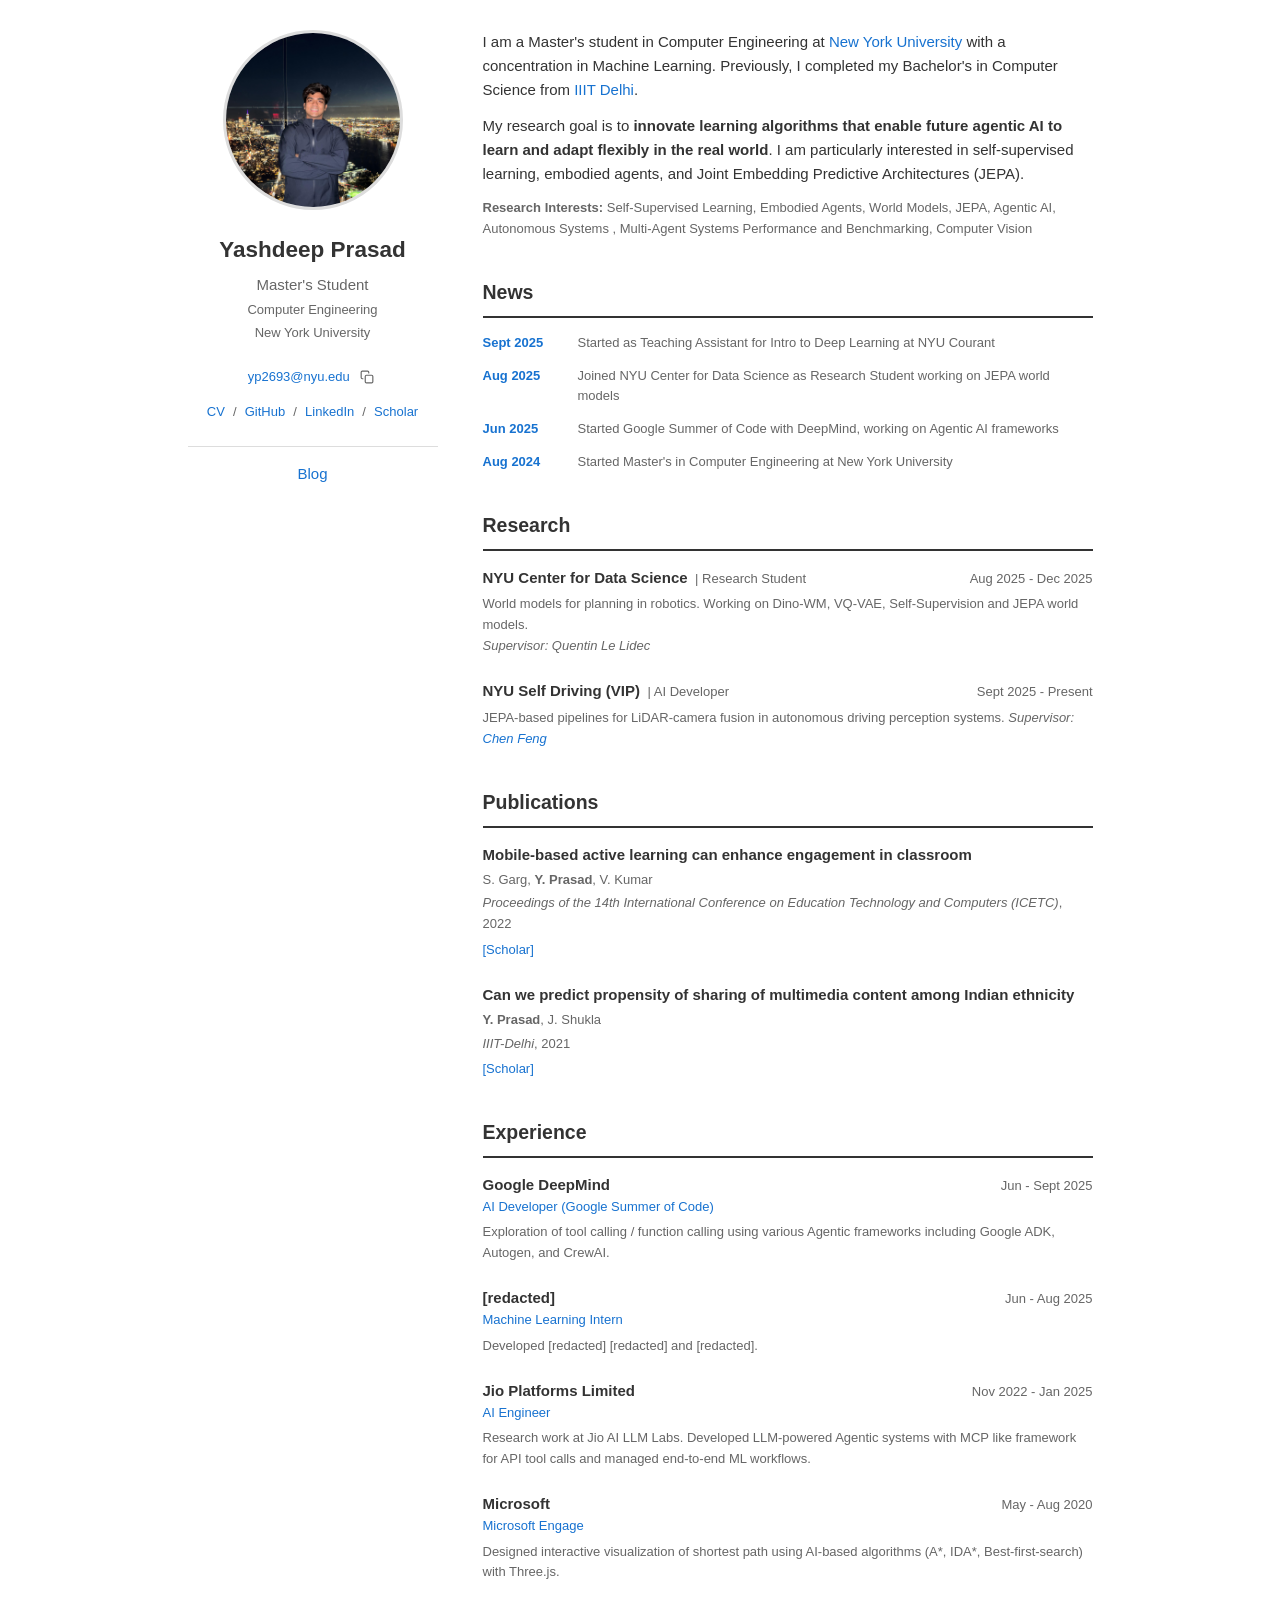
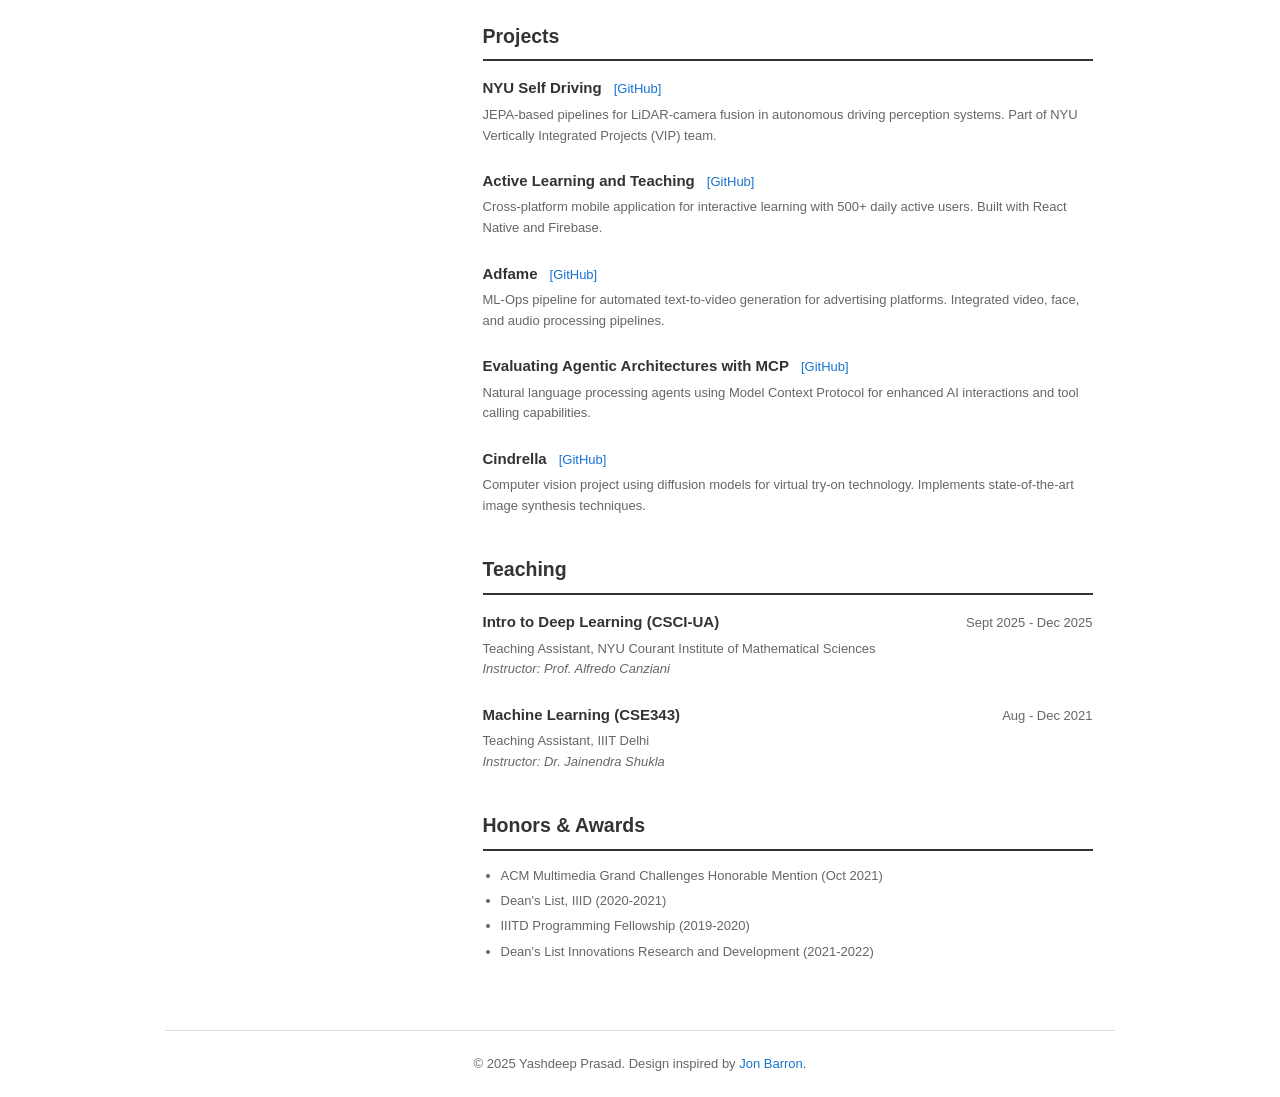
==== index.html @ aa6f61bb "Initial website commit" ====
<!DOCTYPE html>
<html lang="en">
<head>
    <meta charset="UTF-8">
    <meta name="viewport" content="width=device-width, initial-scale=1.0">
    <meta name="description" content="Yashdeep Prasad - Master's student in Computer Engineering at NYU, researching world models, JEPA, and autonomous systems.">
    <meta name="keywords" content="Yashdeep Prasad, NYU, Computer Engineering, Machine Learning, JEPA, World Models, AI Research">
    <meta name="author" content="Yashdeep Prasad">

    <!-- Open Graph -->
    <meta property="og:title" content="Yashdeep Prasad">
    <meta property="og:description" content="Master's student in Computer Engineering at NYU, researching world models and autonomous systems.">
    <meta property="og:type" content="website">
    <meta property="og:url" content="https://prasad-yashdeep.github.io/">

    <title>Yashdeep Prasad</title>
    <link rel="stylesheet" href="css/style.css">
</head>
<body>
    <div class="container">
        <!-- Sidebar -->
        <aside class="sidebar">
            <div class="profile">
                <img src="assets/profile.jpg" alt="Yashdeep Prasad" class="profile-photo" onerror="this.style.display='none'">
                <h1 class="name">Yashdeep Prasad</h1>
                <p class="title">Master's Student</p>
                <p class="affiliation">Computer Engineering</p>
                <p class="affiliation">New York University</p>
            </div>

            <div class="contact">
                <p>
                    <a href="mailto:yp2693@nyu.edu" class="email" id="email">yp2693@nyu.edu</a>
                    <button class="copy-btn" onclick="copyEmail()" title="Copy email">
                        <svg xmlns="http://www.w3.org/2000/svg" width="14" height="14" viewBox="0 0 24 24" fill="none" stroke="currentColor" stroke-width="2" stroke-linecap="round" stroke-linejoin="round">
                            <rect x="9" y="9" width="13" height="13" rx="2" ry="2"></rect>
                            <path d="M5 15H4a2 2 0 0 1-2-2V4a2 2 0 0 1 2-2h9a2 2 0 0 1 2 2v1"></path>
                        </svg>
                    </button>
                </p>
            </div>

            <div class="links">
                <a href="assets/Yashdeep_Prasad_CV.pdf" target="_blank" rel="noopener">CV</a>
                <span class="separator">/</span>
                <a href="https://github.com/prasad-yashdeep" target="_blank" rel="noopener">GitHub</a>
                <span class="separator">/</span>
                <a href="https://linkedin.com/in/yashdeep18121" target="_blank" rel="noopener">LinkedIn</a>
                <span class="separator">/</span>
                <a href="https://scholar.google.com/citations?user=4Ey_fs4AAAAJ&hl=en" target="_blank" rel="noopener">Scholar</a>
            </div>

            <nav class="nav-links">
                <a href="blog.html">Blog</a>
            </nav>
        </aside>

        <!-- Main Content -->
        <main class="content">
            <!-- About Section -->
            <section id="about" class="section">
                <p>
                    I am a Master's student in Computer Engineering at <a href="https://www.nyu.edu/" target="_blank" rel="noopener">New York University</a> with a concentration in Machine Learning.
                    Previously, I completed my Bachelor's in Computer Science from <a href="https://iiitd.ac.in/" target="_blank" rel="noopener">IIIT Delhi</a>.
                </p>
                <p>
                    My research goal is to <strong>innovate learning algorithms that enable future agentic AI to learn and adapt flexibly in the real world</strong>.
                    I am particularly interested in self-supervised learning, embodied agents, and Joint Embedding Predictive Architectures (JEPA).
                </p>
                <p class="interests">
                    <strong>Research Interests:</strong> Self-Supervised Learning, Embodied Agents, World Models, JEPA, Agentic AI, Autonomous Systems , Multi-Agent Systems Performance and Benchmarking, Computer Vision 
                </p>
            </section>

            <!-- News Section -->
            <section id="news" class="section">
                <h2>News</h2>
                <ul class="news-list">
                    <li>
                        <span class="news-date">Sept 2025</span>
                        <span class="news-text">Started as Teaching Assistant for Intro to Deep Learning at NYU Courant</span>
                    </li>
                    <li>
                        <span class="news-date">Aug 2025</span>
                        <span class="news-text">Joined NYU Center for Data Science as Research Student working on JEPA world models</span>
                    </li>
                    <li>
                        <span class="news-date">Jun 2025</span>
                        <span class="news-text">Started Google Summer of Code with DeepMind, working on Agentic AI frameworks</span>
                    </li>
                    <li>
                        <span class="news-date">Aug 2024</span>
                        <span class="news-text">Started Master's in Computer Engineering at New York University</span>
                    </li>
                </ul>
            </section>

            <!-- Research Section -->
            <section id="research" class="section">
                <h2>Research</h2>

                <div class="research-item">
                    <div class="research-header">
                        <span class="research-title">NYU Center for Data Science</span>
                        <span class="research-role">Research Student</span>
                        <span class="research-date">Aug 2025 - Dec 2025</span>
                    </div>
                    <p class="research-desc">
                        World models for planning in robotics. Working on Dino-WM, VQ-VAE, Self-Supervision and JEPA world models.<br>
                        <em>Supervisor: Quentin Le Lidec</em>
                    </p>
                </div>

                <div class="research-item">
                    <div class="research-header">
                        <span class="research-title">NYU Self Driving (VIP)</span>
                        <span class="research-role">AI Developer</span>
                        <span class="research-date">Sept 2025 - Present</span>
                    </div>
                    <p class="research-desc">
                        JEPA-based pipelines for LiDAR-camera fusion in autonomous driving perception systems.
                        <em>Supervisor: <a href="https://engineering.nyu.edu/faculty/chen-feng" target="_blank" rel="noopener">Chen Feng</a></em>
                    </p>
                </div>
            </section>

            <!-- Publications Section -->
            <section id="publications" class="section">
                <h2>Publications</h2>

                <div class="publication">
                    <p class="pub-title">Mobile-based active learning can enhance engagement in classroom</p>
                    <p class="pub-authors">S. Garg, <strong>Y. Prasad</strong>, V. Kumar</p>
                    <p class="pub-venue"><em>Proceedings of the 14th International Conference on Education Technology and Computers (ICETC)</em>, 2022</p>
                    <p class="pub-links">
                        <a href="https://scholar.google.com/citations?user=4Ey_fs4AAAAJ&hl=en" target="_blank" rel="noopener">[Scholar]</a>
                    </p>
                </div>

                <div class="publication">
                    <p class="pub-title">Can we predict propensity of sharing of multimedia content among Indian ethnicity</p>
                    <p class="pub-authors"><strong>Y. Prasad</strong>, J. Shukla</p>
                    <p class="pub-venue"><em>IIIT-Delhi</em>, 2021</p>
                    <p class="pub-links">
                        <a href="https://scholar.google.com/citations?user=4Ey_fs4AAAAJ&hl=en" target="_blank" rel="noopener">[Scholar]</a>
                    </p>
                </div>
            </section>

            <!-- Experience Section -->
            <section id="experience" class="section">
                <h2>Experience</h2>

                <div class="experience-item">
                    <div class="exp-header">
                        <span class="exp-company">Google DeepMind</span>
                        <span class="exp-date">Jun - Sept 2025</span>
                    </div>
                    <p class="exp-role">AI Developer (Google Summer of Code)</p>
                    <p class="exp-desc">Exploration of tool calling / function calling using various Agentic frameworks including Google ADK, Autogen, and CrewAI.</p>
                </div>

                <div class="experience-item">
                    <div class="exp-header">
                        <span class="exp-company">[redacted]</span>
                        <span class="exp-date">Jun - Aug 2025</span>
                    </div>
                    <p class="exp-role">Machine Learning Intern</p>
                    <p class="exp-desc">Developed [redacted] [redacted] and [redacted].</p>
                </div>

                <div class="experience-item">
                    <div class="exp-header">
                        <span class="exp-company">Jio Platforms Limited</span>
                        <span class="exp-date">Nov 2022 - Jan 2025</span>
                    </div>
                    <p class="exp-role">AI Engineer</p>
                    <p class="exp-desc">Research work at Jio AI LLM Labs. Developed LLM-powered Agentic systems with MCP like framework for API tool calls and managed end-to-end ML workflows.</p>
                </div>

                <div class="experience-item">
                    <div class="exp-header">
                        <span class="exp-company">Microsoft</span>
                        <span class="exp-date">May - Aug 2020</span>
                    </div>
                    <p class="exp-role">Microsoft Engage</p>
                    <p class="exp-desc">Designed interactive visualization of shortest path using AI-based algorithms (A*, IDA*, Best-first-search) with Three.js.</p>
                </div>
            </section>

            <!-- Projects Section -->
            <section id="projects" class="section">
                <h2>Projects</h2>

                <div class="project-item">
                    <div class="project-header">
                        <span class="project-title">NYU Self Driving</span>
                        <a href="https://github.com/ai4ce/nyu-earthrover.git" target="_blank" rel="noopener" class="project-link">[GitHub]</a>
                    </div>
                    <p class="project-desc">
                        JEPA-based pipelines for LiDAR-camera fusion in autonomous driving perception systems. Part of NYU Vertically Integrated Projects (VIP) team.
                    </p>
                </div>

                <div class="project-item">
                    <div class="project-header">
                        <span class="project-title">Active Learning and Teaching</span>
                        <a href="https://github.com/Active-Learning-and-Teaching/ALT.git" target="_blank" rel="noopener" class="project-link">[GitHub]</a>
                    </div>
                    <p class="project-desc">
                        Cross-platform mobile application for interactive learning with 500+ daily active users. Built with React Native and Firebase.
                    </p>
                </div>

                <div class="project-item">
                    <div class="project-header">
                        <span class="project-title">Adfame</span>
                        <a href="https://github.com/Bhumika-Shetty/AdFame" target="_blank" rel="noopener" class="project-link">[GitHub]</a>
                    </div>
                    <p class="project-desc">
                        ML-Ops pipeline for automated text-to-video generation for advertising platforms. Integrated video, face, and audio processing pipelines.
                    </p>
                </div>

                <div class="project-item">
                    <div class="project-header">
                        <span class="project-title">Evaluating Agentic Architectures with MCP</span>
                        <a href="https://github.com/prasad-yashdeep/NLP_MCP_AGENTS" target="_blank" rel="noopener" class="project-link">[GitHub]</a>
                    </div>
                    <p class="project-desc">
                        Natural language processing agents using Model Context Protocol for enhanced AI interactions and tool calling capabilities.
                    </p>
                </div>

                <div class="project-item">
                    <div class="project-header">
                        <span class="project-title">Cindrella</span>
                        <a href="https://github.com/prasad-yashdeep/IDM-VTON" target="_blank" rel="noopener" class="project-link">[GitHub]</a>
                    </div>
                    <p class="project-desc">
                        Computer vision project using diffusion models for virtual try-on technology. Implements state-of-the-art image synthesis techniques.
                    </p>
                </div>
            </section>

            <!-- Teaching Section -->
            <section id="teaching" class="section">
                <h2>Teaching</h2>

                <div class="teaching-item">
                    <div class="teaching-header">
                        <span class="teaching-course">Intro to Deep Learning (CSCI-UA)</span>
                        <span class="teaching-date">Sept 2025 - Dec 2025</span>
                    </div>
                    <p class="teaching-details">
                        Teaching Assistant, NYU Courant Institute of Mathematical Sciences<br>
                        <em>Instructor: Prof. Alfredo Canziani</em>
                    </p>
                </div>

                <div class="teaching-item">
                    <div class="teaching-header">
                        <span class="teaching-course">Machine Learning (CSE343)</span>
                        <span class="teaching-date">Aug - Dec 2021</span>
                    </div>
                    <p class="teaching-details">
                        Teaching Assistant, IIIT Delhi<br>
                        <em>Instructor: Dr. Jainendra Shukla</em>
                    </p>
                </div>
            </section>

            <!-- Awards Section -->
            <section id="awards" class="section">
                <h2>Honors & Awards</h2>
                <ul class="awards-list">
                    <li>ACM Multimedia Grand Challenges Honorable Mention (Oct 2021)</li>
                    <li>Dean's List, IIID (2020-2021)</li>
                    <li>IIITD Programming Fellowship (2019-2020)</li>
                    <li>Dean's List Innovations Research and Development (2021-2022)</li>
                </ul>
            </section>
        </main>
    </div>

    <footer>
        <p>&copy; 2025 Yashdeep Prasad. Design inspired by <a href="https://jonbarron.info/" target="_blank" rel="noopener">Jon Barron</a>.</p>
    </footer>

    <script src="js/main.js"></script>
</body>
</html>
---- css/style.css ----
/* CSS Variables */
:root {
    --color-text: #333;
    --color-text-light: #666;
    --color-link: #1772d0;
    --color-link-hover: #f09228;
    --color-bg: #fff;
    --color-border: #ddd;
    --font-family: -apple-system, BlinkMacSystemFont, "Segoe UI", Roboto, "Helvetica Neue", Arial, sans-serif;
    --font-size-base: 15px;
    --font-size-small: 13px;
    --font-size-large: 18px;
    --max-width: 950px;
    --sidebar-width: 250px;
}

/* Reset & Base */
*, *::before, *::after {
    box-sizing: border-box;
}

html {
    font-size: var(--font-size-base);
    scroll-behavior: smooth;
}

body {
    margin: 0;
    padding: 0;
    font-family: var(--font-family);
    color: var(--color-text);
    background-color: var(--color-bg);
    line-height: 1.6;
}

a {
    color: var(--color-link);
    text-decoration: none;
    transition: color 0.2s ease;
}

a:hover {
    color: var(--color-link-hover);
}

h1, h2, h3, h4, h5, h6 {
    margin: 0;
    font-weight: 600;
}

p {
    margin: 0 0 0.8rem 0;
}

ul {
    margin: 0;
    padding-left: 1.2rem;
}

img {
    max-width: 100%;
    height: auto;
}

/* Layout */
.container {
    display: flex;
    max-width: var(--max-width);
    margin: 0 auto;
    padding: 2rem 1.5rem;
    gap: 3rem;
}

/* Sidebar */
.sidebar {
    width: var(--sidebar-width);
    flex-shrink: 0;
    position: sticky;
    top: 2rem;
    height: fit-content;
}

.profile {
    text-align: center;
    margin-bottom: 1.5rem;
}

.profile-photo {
    width: 180px;
    height: 180px;
    border-radius: 50%;
    object-fit: cover;
    margin-bottom: 1rem;
    border: 3px solid var(--color-border);
}

.name {
    font-size: 1.5rem;
    font-weight: 700;
    margin-bottom: 0.3rem;
    color: var(--color-text);
}

.title {
    font-size: var(--font-size-base);
    color: var(--color-text-light);
    margin-bottom: 0.2rem;
}

.affiliation {
    font-size: var(--font-size-small);
    color: var(--color-text-light);
    margin-bottom: 0.2rem;
}

.contact {
    text-align: center;
    margin-bottom: 1rem;
}

.contact p {
    display: flex;
    align-items: center;
    justify-content: center;
    gap: 0.5rem;
    margin: 0;
}

.email {
    font-size: var(--font-size-small);
}

.copy-btn {
    background: none;
    border: none;
    padding: 0.2rem;
    cursor: pointer;
    color: var(--color-text-light);
    transition: color 0.2s ease;
    display: inline-flex;
    align-items: center;
}

.copy-btn:hover {
    color: var(--color-link);
}

.links {
    text-align: center;
    font-size: var(--font-size-small);
    margin-bottom: 1.5rem;
}

.links a {
    font-weight: 500;
}

.separator {
    color: var(--color-text-light);
    margin: 0 0.3rem;
}

.nav-links {
    text-align: center;
    padding-top: 1rem;
    border-top: 1px solid var(--color-border);
}

.nav-links a {
    font-weight: 500;
    font-size: var(--font-size-base);
}

/* Main Content */
.content {
    flex: 1;
    min-width: 0;
}

.section {
    margin-bottom: 2.5rem;
}

.section h2 {
    font-size: 1.3rem;
    margin-bottom: 1rem;
    padding-bottom: 0.5rem;
    border-bottom: 2px solid var(--color-text);
}

.interests {
    color: var(--color-text-light);
    font-size: var(--font-size-small);
}

/* Research Items */
.research-item {
    margin-bottom: 1.5rem;
}

.research-header {
    display: flex;
    flex-wrap: wrap;
    align-items: baseline;
    gap: 0.5rem;
    margin-bottom: 0.3rem;
}

.research-title {
    font-weight: 600;
    color: var(--color-text);
}

.research-role {
    color: var(--color-text-light);
    font-size: var(--font-size-small);
}

.research-role::before {
    content: "| ";
}

.research-date {
    color: var(--color-text-light);
    font-size: var(--font-size-small);
    margin-left: auto;
}

.research-desc {
    font-size: var(--font-size-small);
    color: var(--color-text-light);
    margin: 0;
}

/* Publications */
.publication {
    margin-bottom: 1.5rem;
}

.pub-title {
    font-weight: 600;
    color: var(--color-text);
    margin-bottom: 0.2rem;
}

.pub-authors {
    font-size: var(--font-size-small);
    color: var(--color-text-light);
    margin-bottom: 0.2rem;
}

.pub-venue {
    font-size: var(--font-size-small);
    color: var(--color-text-light);
    margin-bottom: 0.3rem;
}

.pub-links {
    font-size: var(--font-size-small);
    margin: 0;
}

.pub-links a {
    margin-right: 0.8rem;
}

/* Experience */
.experience-item {
    margin-bottom: 1.5rem;
}

.exp-header {
    display: flex;
    justify-content: space-between;
    align-items: baseline;
    flex-wrap: wrap;
    gap: 0.5rem;
}

.exp-company {
    font-weight: 600;
    color: var(--color-text);
}

.exp-date {
    font-size: var(--font-size-small);
    color: var(--color-text-light);
}

.exp-role {
    font-size: var(--font-size-small);
    color: var(--color-link);
    margin-bottom: 0.3rem;
}

.exp-desc {
    font-size: var(--font-size-small);
    color: var(--color-text-light);
    margin: 0;
}

/* Teaching */
.teaching-item {
    margin-bottom: 1.5rem;
}

.teaching-header {
    display: flex;
    justify-content: space-between;
    align-items: baseline;
    flex-wrap: wrap;
    gap: 0.5rem;
}

.teaching-course {
    font-weight: 600;
    color: var(--color-text);
}

.teaching-date {
    font-size: var(--font-size-small);
    color: var(--color-text-light);
}

.teaching-details {
    font-size: var(--font-size-small);
    color: var(--color-text-light);
    margin: 0.3rem 0 0 0;
}

/* Awards */
.awards-list {
    font-size: var(--font-size-small);
    color: var(--color-text-light);
}

.awards-list li {
    margin-bottom: 0.3rem;
}

/* News */
.news-list {
    list-style: none;
    padding: 0;
}

.news-list li {
    display: flex;
    gap: 1rem;
    margin-bottom: 0.8rem;
    font-size: var(--font-size-small);
}

.news-date {
    font-weight: 600;
    color: var(--color-link);
    min-width: 80px;
    flex-shrink: 0;
}

.news-text {
    color: var(--color-text-light);
}

/* Projects */
.project-item {
    margin-bottom: 1.5rem;
}

.project-header {
    display: flex;
    align-items: baseline;
    gap: 0.8rem;
    margin-bottom: 0.3rem;
}

.project-title {
    font-weight: 600;
    color: var(--color-text);
}

.project-link {
    font-size: var(--font-size-small);
}

.project-desc {
    font-size: var(--font-size-small);
    color: var(--color-text-light);
    margin: 0;
}

/* Footer */
footer {
    max-width: var(--max-width);
    margin: 0 auto;
    padding: 1.5rem;
    text-align: center;
    border-top: 1px solid var(--color-border);
    font-size: var(--font-size-small);
    color: var(--color-text-light);
}

footer p {
    margin: 0;
}

/* Responsive Design */
@media (max-width: 768px) {
    .container {
        flex-direction: column;
        padding: 1.5rem 1rem;
        gap: 2rem;
    }

    .sidebar {
        width: 100%;
        position: static;
        border-bottom: 1px solid var(--color-border);
        padding-bottom: 1.5rem;
    }

    .profile-photo {
        width: 150px;
        height: 150px;
    }

    .research-header,
    .exp-header,
    .teaching-header {
        flex-direction: column;
        gap: 0.2rem;
    }

    .research-date,
    .exp-date,
    .teaching-date {
        margin-left: 0;
    }

    .research-role::before {
        content: "";
    }

    .news-list li {
        flex-direction: column;
        gap: 0.2rem;
    }

    .news-date {
        min-width: auto;
    }

    .project-header {
        flex-direction: column;
        gap: 0.3rem;
    }
}

@media (max-width: 480px) {
    html {
        font-size: 14px;
    }

    .profile-photo {
        width: 120px;
        height: 120px;
    }

    .name {
        font-size: 1.3rem;
    }
}

/* Print Styles */
@media print {
    .sidebar {
        position: static;
    }

    .container {
        max-width: 100%;
    }

    a {
        color: var(--color-text);
    }

    .copy-btn {
        display: none;
    }
}
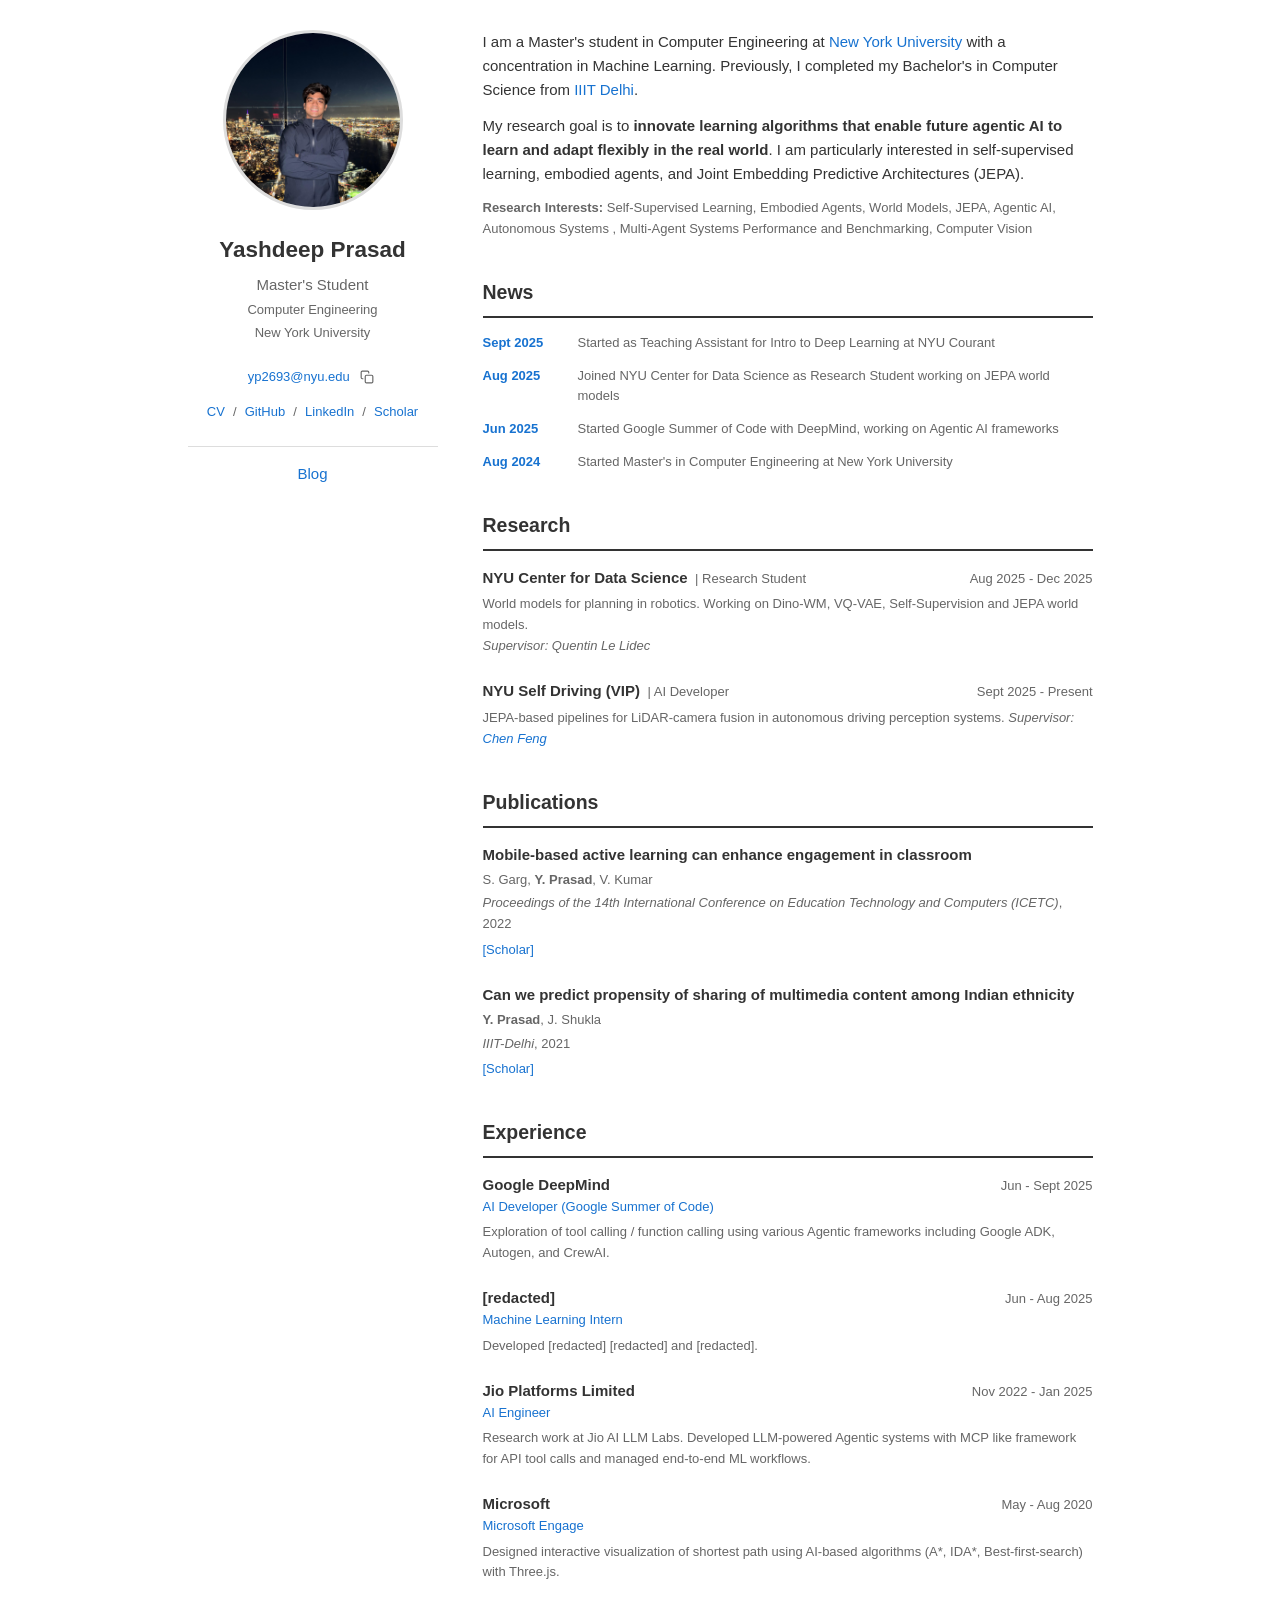
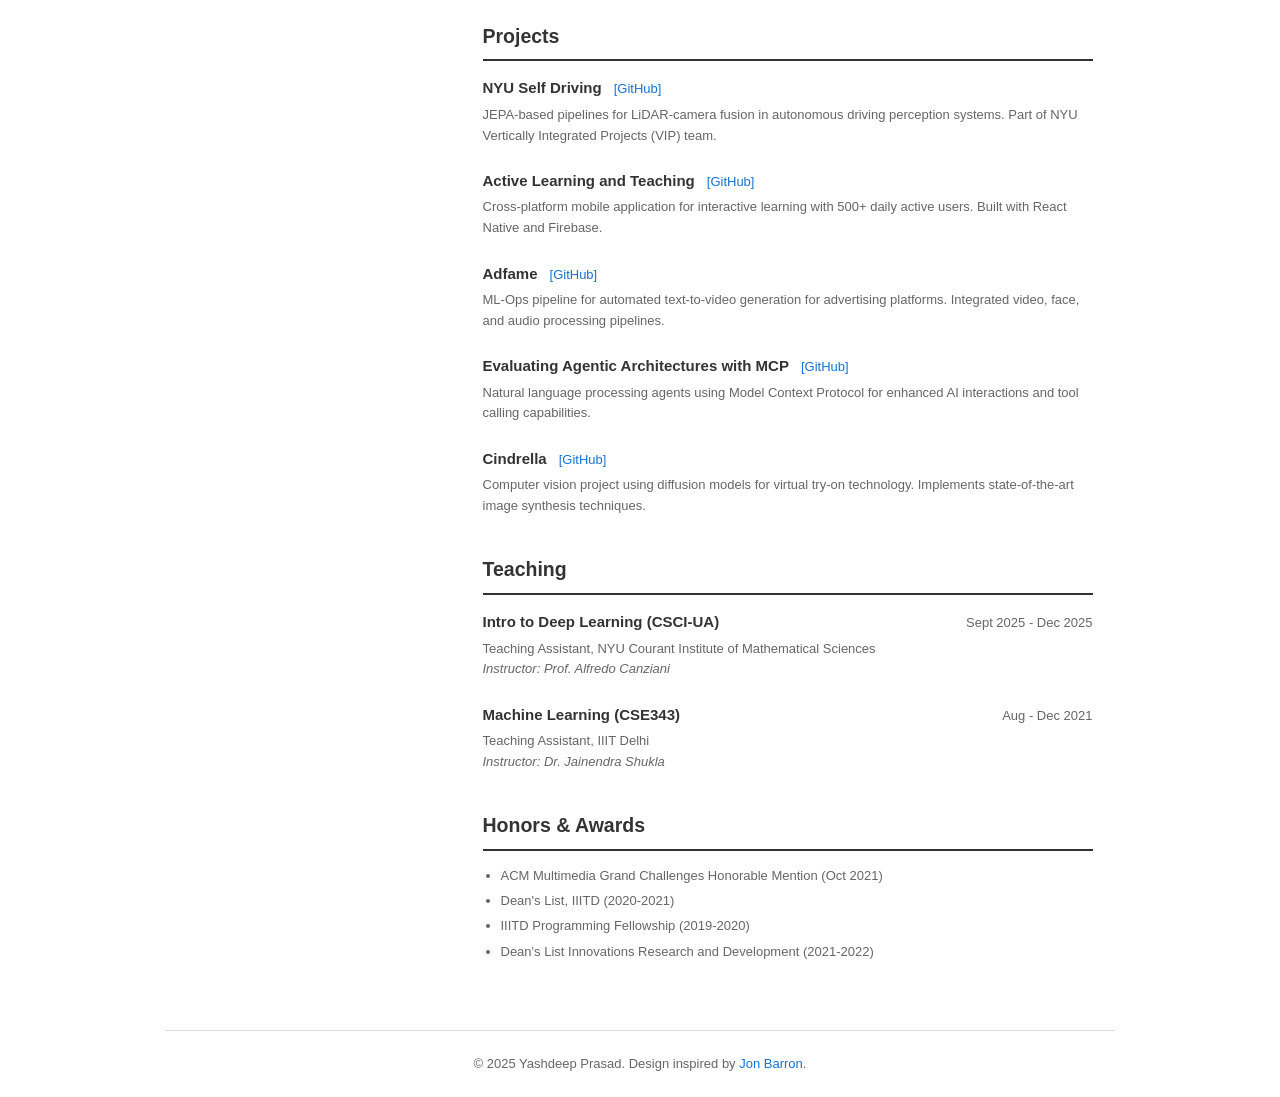
==== commit a29a61fd: "Update index.html Typo" ====
--- a/index.html
+++ b/index.html
@@ -275,7 +275,7 @@
                 <h2>Honors & Awards</h2>
                 <ul class="awards-list">
                     <li>ACM Multimedia Grand Challenges Honorable Mention (Oct 2021)</li>
-                    <li>Dean's List, IIID (2020-2021)</li>
+                    <li>Dean's List, IIITD (2020-2021)</li>
                     <li>IIITD Programming Fellowship (2019-2020)</li>
                     <li>Dean's List Innovations Research and Development (2021-2022)</li>
                 </ul>
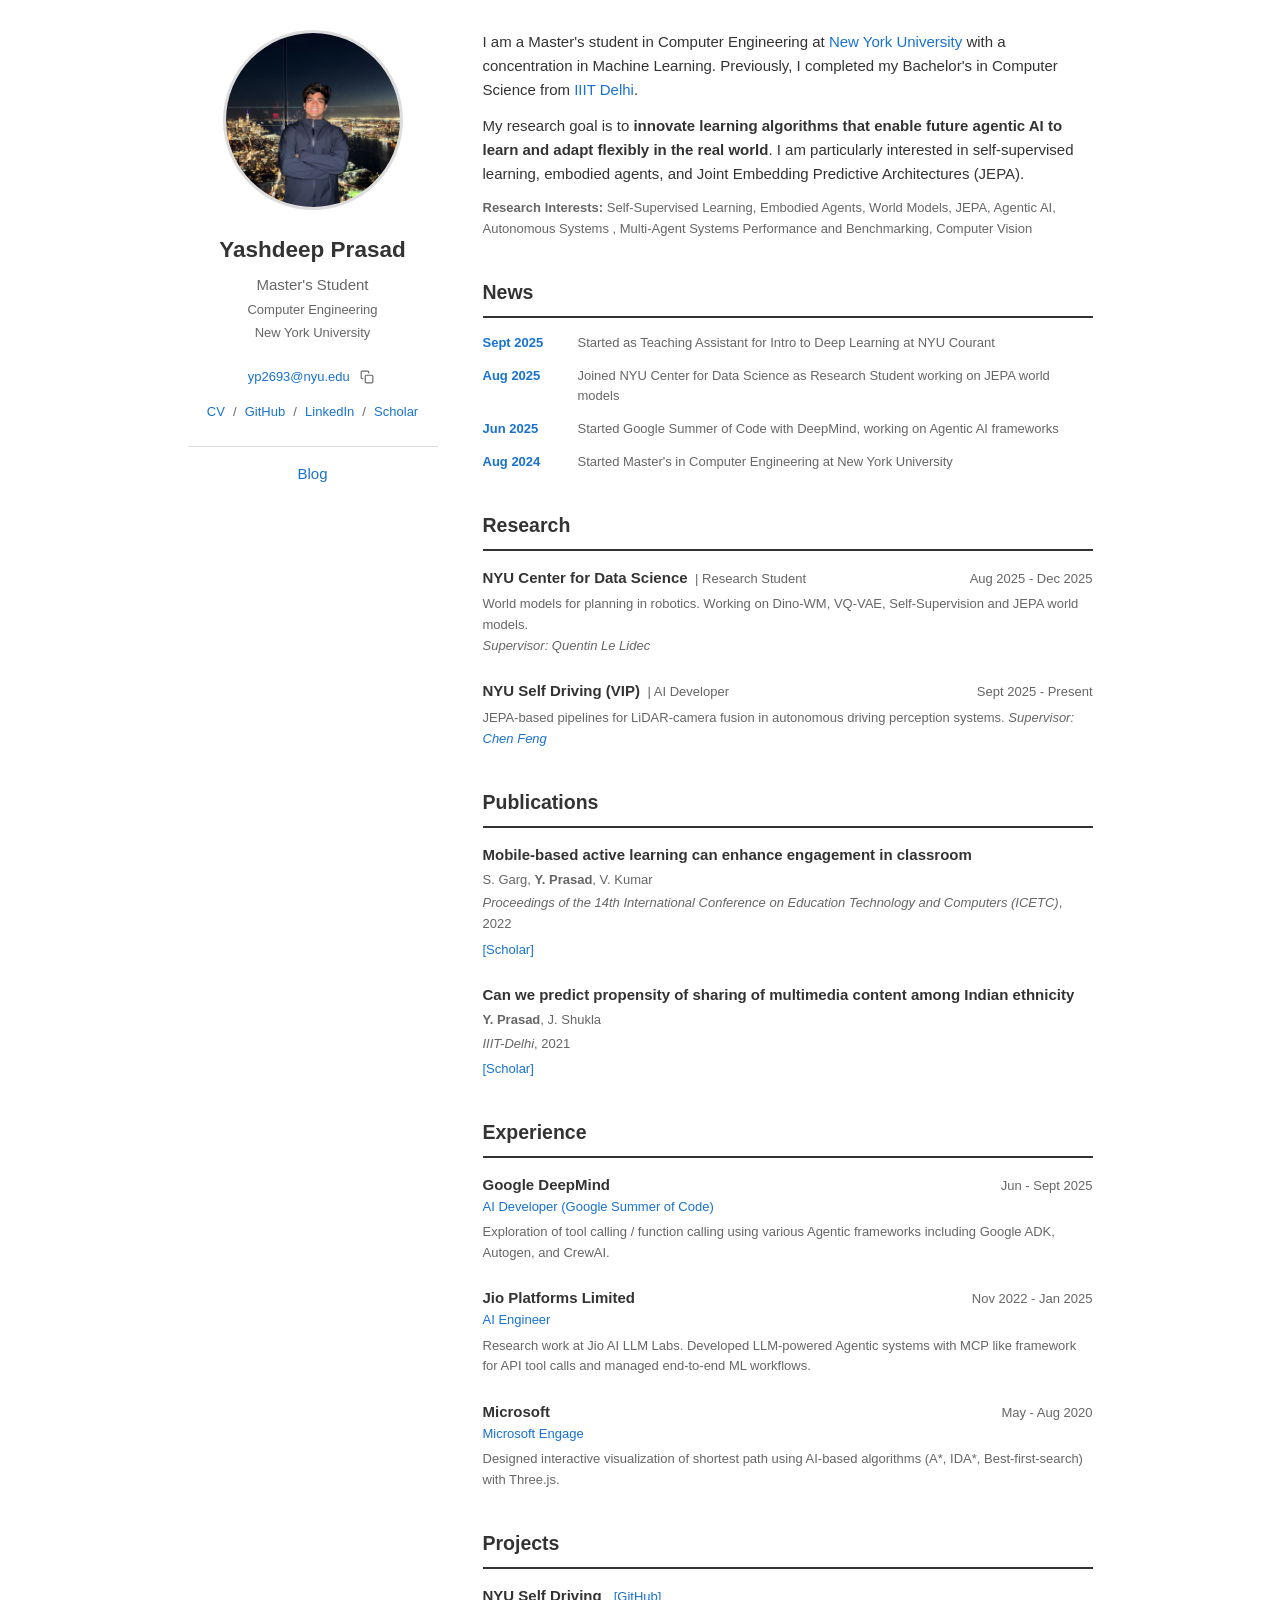
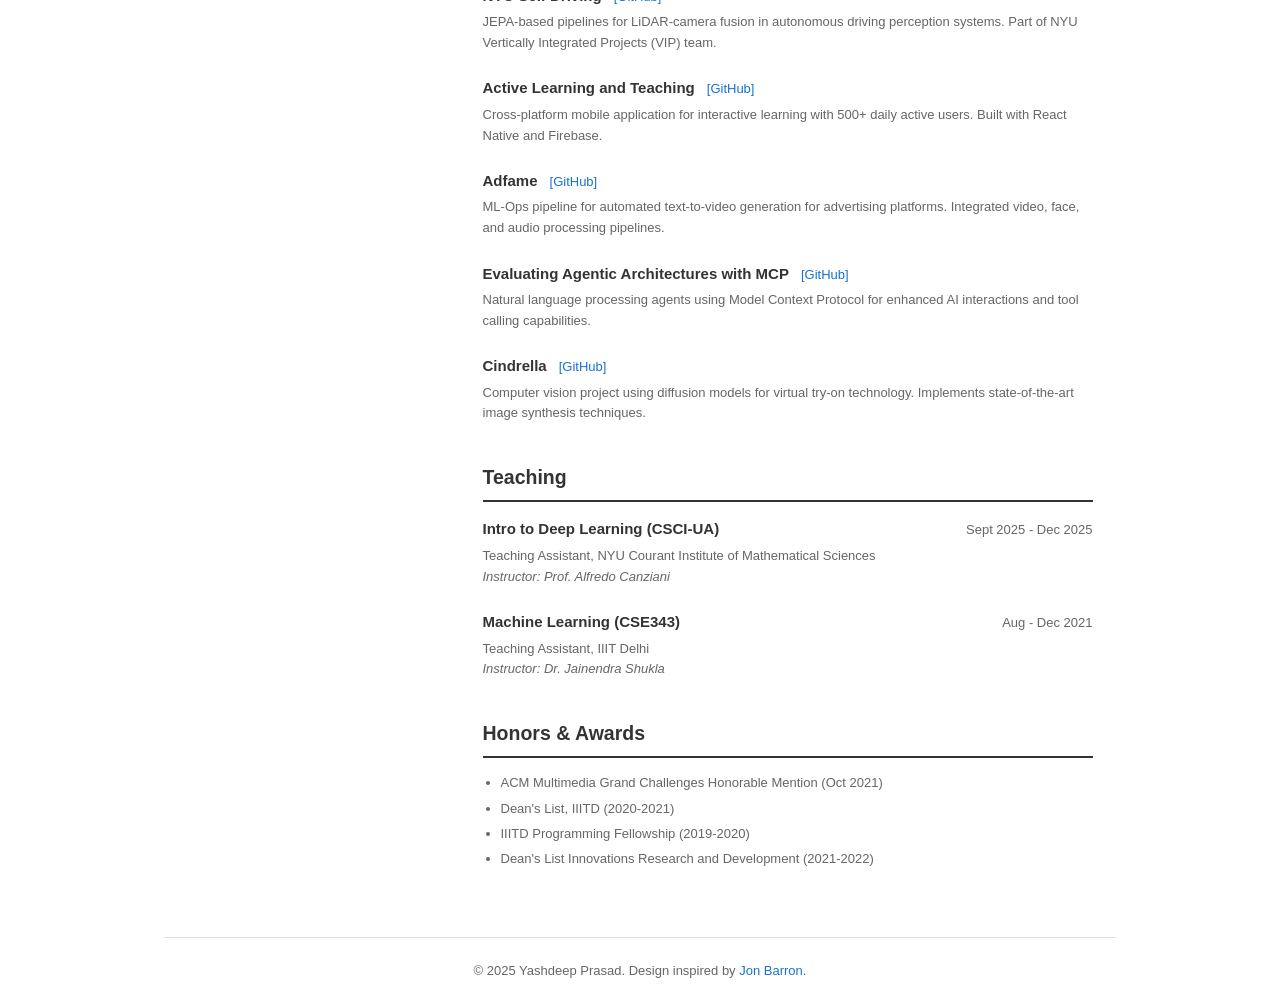
==== commit 1294ed58: "Update CV and experience" ====
--- a/index.html
+++ b/index.html
@@ -162,15 +162,6 @@
 
                 <div class="experience-item">
                     <div class="exp-header">
-                        <span class="exp-company">[redacted]</span>
-                        <span class="exp-date">Jun - Aug 2025</span>
-                    </div>
-                    <p class="exp-role">Machine Learning Intern</p>
-                    <p class="exp-desc">Developed [redacted] [redacted] and [redacted].</p>
-                </div>
-
-                <div class="experience-item">
-                    <div class="exp-header">
                         <span class="exp-company">Jio Platforms Limited</span>
                         <span class="exp-date">Nov 2022 - Jan 2025</span>
                     </div>
